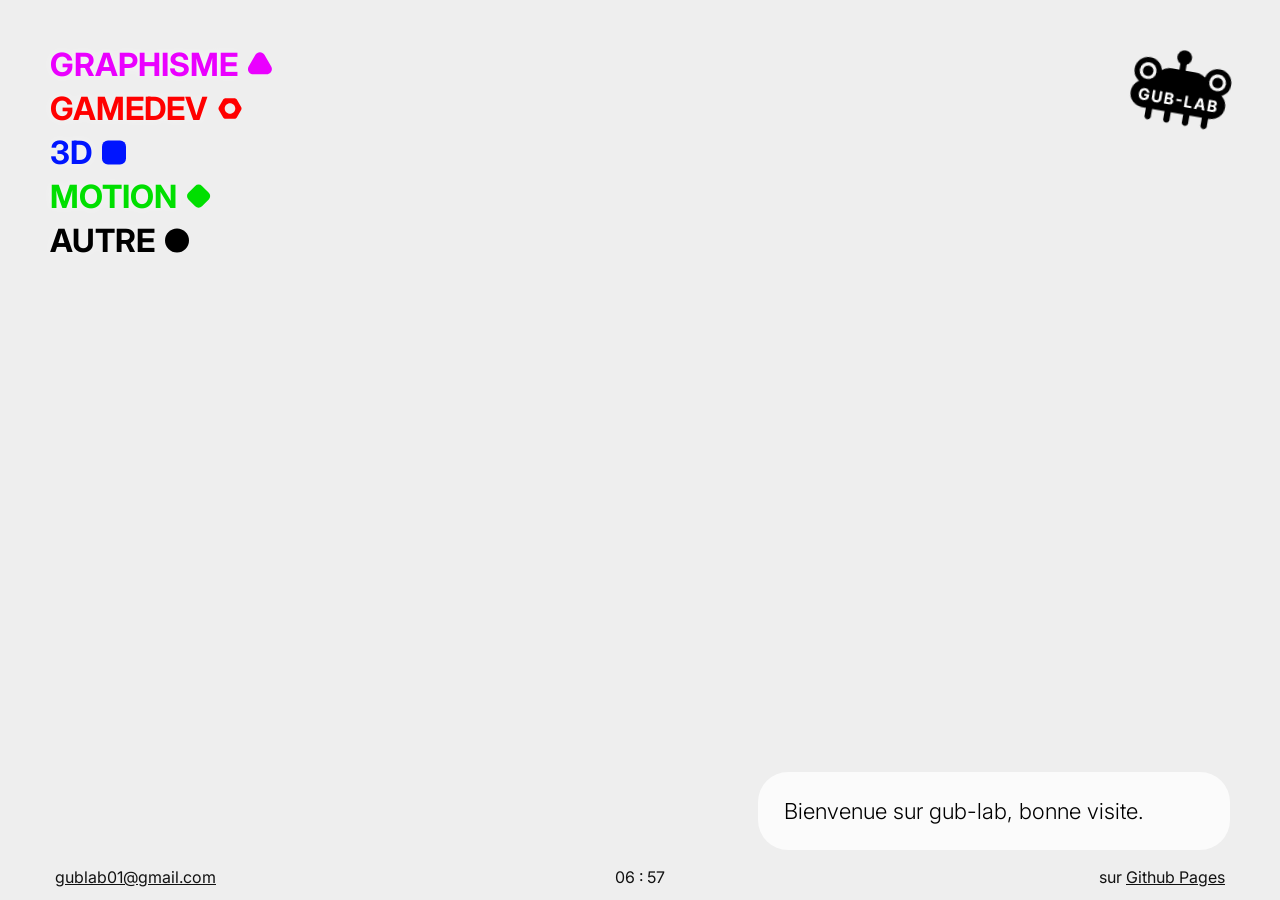
==== index.html @ 9d29d9ac "nouveau layout et contenu" ====
<!DOCTYPE html>
<html lang="fr">

<head>
  <meta charset="UTF-8">
  <meta name="viewport" content="width=device-width, initial-scale=1.0">
  <title>GUB-LAB</title>
  <link rel="stylesheet" href="style.css">
  <link rel="icon" type="image/png" href="images/icons/gub.svg">

  <link rel="preconnect" href="https://fonts.googleapis.com">
  <link rel="preconnect" href="https://fonts.gstatic.com" crossorigin>
  <link href="https://fonts.googleapis.com/css2?family=Inter:wght@300;700&display=swap" rel="stylesheet">

  <meta name="description"
    content="GUB-LAB est un portfolio présentant une sélection de travaux visuels, expérimentations et projets personnels.">

  <script src="grab.js" defer></script>
  <script src="heure.js" defer></script>
</head>

<body>
  <header>
    <img id="logo" class="tournable" src="images/icons/logo transparent.svg" alt="Accueil" width="67">
    <nav class="liste">
      <ul>

        <li class="violet anim-texte"><a href="graphisme.html">GRAPHISME</a><img class="tournable"
            src="images/icons/icon graphisme.svg" alt="icon graphisme">
        </li>



        <li class="rouge anim-texte"><a href="gamedev.html">GAMEDEV</a><img class="tournable"
            src="images/icons/icon gamedev.svg" alt="icon gamedev">
        </li>


        <li class="bleu anim-texte"><a href="3d.html">3D</a><img class="tournable" src="images/icons/icon 3d.svg"
            alt="icon 3d">
        </li>

        <li class="vert anim-texte"><a href="motion.html">MOTION</a><img class="tournable" src="images/icons/icon motion.svg"
            alt="icon motion">
        </li>


        <li class="noir anim-texte"><a href="autre.html" target="_blank">AUTRE</a><img class="tournable"
            src="images/icons/icon autre.svg" alt="icon autre">
        </li>
      </ul>
    </nav>
  </header>
  <main>
    <div class="home">
      <img src="" alt=""
        onclick="document.getElementById('desc').textContent = 'Bravo'" fetchpriority="high">


    </div>

    <div class="boite-desc" contenteditable="true" spellcheck="false">
      <p id="desc">
        Bienvenue sur gub-lab, bonne visite.
      </p>

    </div>
  </main>
  <footer>

    <div class="contact">
      <span><a href="mailto:gublab01@gmail.com">gublab01@gmail.com</a></span>
    </div>

    <div id="heure">
      <span id="heures">00</span>
      <span class="points">:</span>
      <span id="minutes">00</span>
    </div>

    <div class="info">
      <span>sur <a href="https://github.com/gub-lab/portfolio">Github Pages</a></span>
    </div>

  </footer>

</body>

</html>
---- style.css ----
a {
  color: inherit;
  text-decoration: none;

}

body {
  margin: 0;
  padding: 0;
  font-family: "Inter", sans-serif;
  cursor: crosshair;
  background-color: #eeeeee;
}

#logo {
  position: fixed;
  cursor: grab;
  right: 50px;
  top: 50px;
  rotate: 10deg;
  width: 100px;

  animation: rotation 10s linear infinite;
  z-index: 100;
}

@keyframes rotation {
  from {
    rotate: 0deg;
  }

  to {
    rotate: 360deg;
  }
}

#logo:active {
  cursor: grabbing;
}

.galerie {
  columns: 3;
  column-gap: 10px;
  margin: 10px;
  
  
}

.home img{
  width: 100%;
}

.galerie img {
  border-radius: 10px;
  margin-bottom: 10px;
  width: 100%;
  display: block;
  
  
}

.galerie video {
  margin-bottom: 10px;
  border-radius: 10px;
  width: 100%;
  display: block;
}


.boite-desc {
  position: fixed;
  bottom: 50px;
  right: 50px;

  width: 420px;

  padding: 26px;
  border-radius: 30px;

  background-color: #ffffffbe;

  outline: none;
  overflow-wrap: break-word;

  font-weight: 300;

  cursor: text;
  z-index: 100;
}



.boite-desc p {
  font-size: 22px;

  margin: 0;
  padding: 0;
}



.liste {
  list-style: none;
  position: fixed;

  top: 40px;
  left: 50px;

  font-size: 32px;
  font-weight: 700;
  z-index: 100;
}

.liste ul {
  padding: 0;
  margin: 0;
}

.liste li {
  display: flex;
  gap: 10px;
  padding-top: 5px;
  text-shadow: 0px 0px 10px rgba(255, 255, 255, 0.5);
}

li img {
  width: 24px;
}

.anim-texte {
  transition: transform 0.2s ease-in-out;
}

.anim-texte:hover {
  transform: translateX(10px);
}

.violet {
  color: #EA00FF;
}

.rouge {
  color: #FF0000;
}

.bleu {
  color: #0015FF;
}

.noir {
  color: #000000;
}

.vert {
  color: #00df00;
}

footer {
  color: white;
  font-size: 16px;
  mix-blend-mode: difference;
}

footer a {
  cursor: help;
}

.contact {
  position: fixed;
  left: 55px;
  bottom: 13px;
  text-decoration: underline;
}

.info {
  position: fixed;
  right: 55px;
  bottom: 13px;
}

.info a {
  text-decoration: underline;
}

.tournable {
  animation: tourner 2s linear infinite;
  animation-play-state: paused;
  transform-origin: center;
}

.anim-texte:hover .tournable {
  animation-play-state: running;
}

@keyframes tourner {

  from {
    transform: rotate(0deg);
  }

  to {
    transform: rotate(360deg);
  }
}

@media screen and (max-width: 768px) {

  #logo {
    width: 70px;
  }

  .boite-desc {
    width: 230px;
    right: 20px;
    padding: 18px;
    padding-right: 0px;
  }

  .liste {
    font-size: 20px;
    left: 20px;
    top: 20px;
  }

  li img {
    width: 18px;
  }

  footer {
    font-size: 10px;
  }

  .contact {
    left: 20px;
  }

  .info {
    right: 20px;
  }

  .boite-desc p {
    font-size: 14px;
  }

  .galerie{
    columns: 1;
  }
}

#heure {
  position: fixed;
  bottom: 13px;
  left: 50%;
  transform: translateX(-50%);
}

.points {
  animation: clignoter 1s infinite;
}

@keyframes clignoter {

  0%,
  50% {
    opacity: 1;
  }

  51%,
  100% {
    opacity: 0;
  }
}
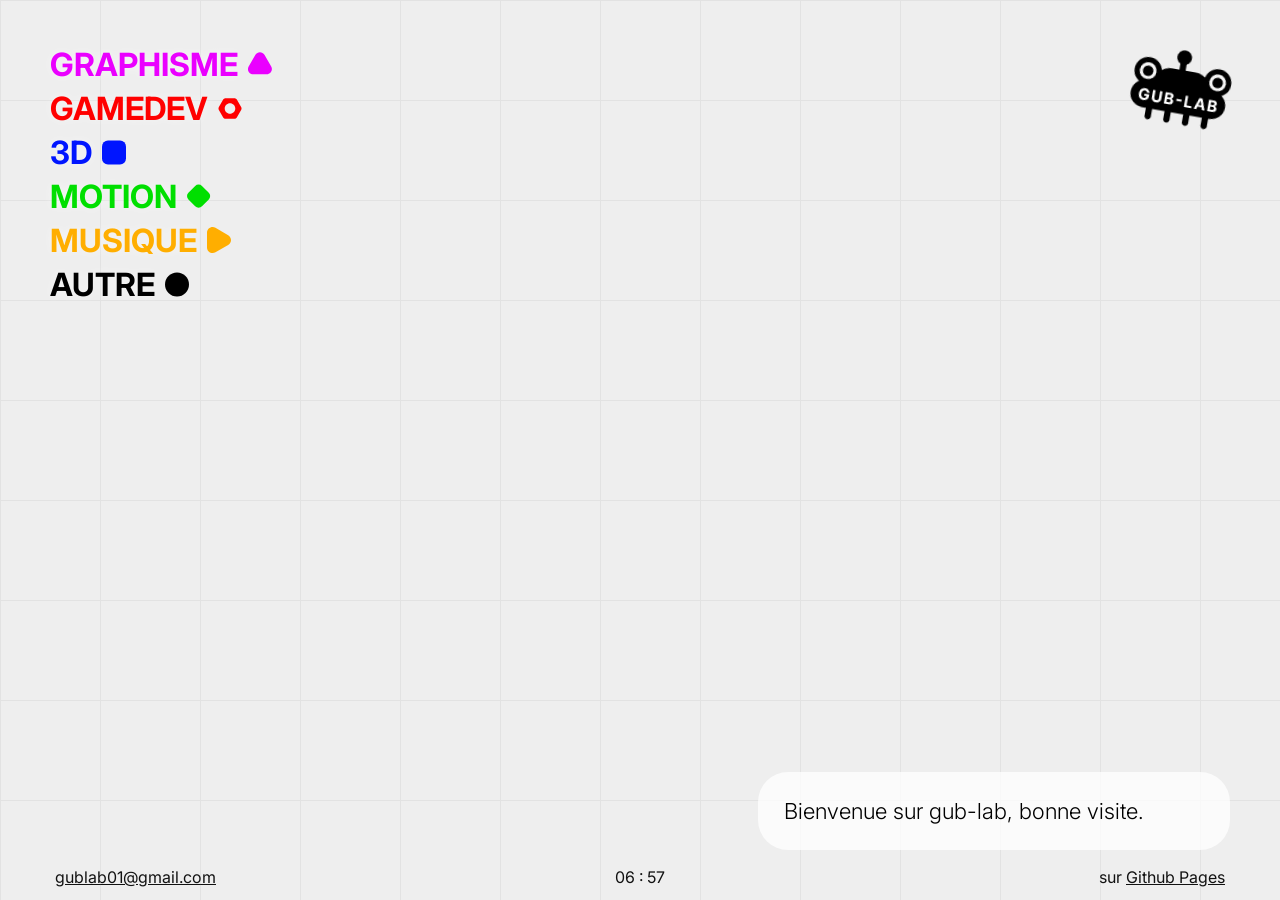
==== commit fbd37c08: "nouveau layout et contenu" ====
--- a/index.html
+++ b/index.html
@@ -29,12 +29,9 @@
             src="images/icons/icon graphisme.svg" alt="icon graphisme">
         </li>
 
-
-
         <li class="rouge anim-texte"><a href="gamedev.html">GAMEDEV</a><img class="tournable"
             src="images/icons/icon gamedev.svg" alt="icon gamedev">
         </li>
-
 
         <li class="bleu anim-texte"><a href="3d.html">3D</a><img class="tournable" src="images/icons/icon 3d.svg"
             alt="icon 3d">
@@ -44,8 +41,11 @@
             alt="icon motion">
         </li>
 
+        <li class="orange anim-texte"><a href="motion.html">MUSIQUE</a><img class="tournable" src="images/icons/icon musique.svg"
+            alt="icon musique">
+        </li>
 
-        <li class="noir anim-texte"><a href="autre.html" target="_blank">AUTRE</a><img class="tournable"
+        <li class="noir anim-texte"><a href="autre.html">AUTRE</a><img class="tournable"
             src="images/icons/icon autre.svg" alt="icon autre">
         </li>
       </ul>
--- a/style.css
+++ b/style.css
@@ -12,6 +12,16 @@
   background-color: #eeeeee;
 }
 
+body {
+  background-image:
+    linear-gradient(#e2e2e2 1px, transparent 1px),
+    linear-gradient(90deg, #e2e2e2 1px, transparent 1px);
+  background-size: 100px 100px;
+
+  background-attachment: fixed;
+}
+
+
 #logo {
   position: fixed;
   cursor: grab;
@@ -155,6 +165,10 @@
   color: #00df00;
 }
 
+.orange {
+  color: #ffae00;
+}
+
 footer {
   color: white;
   font-size: 16px;
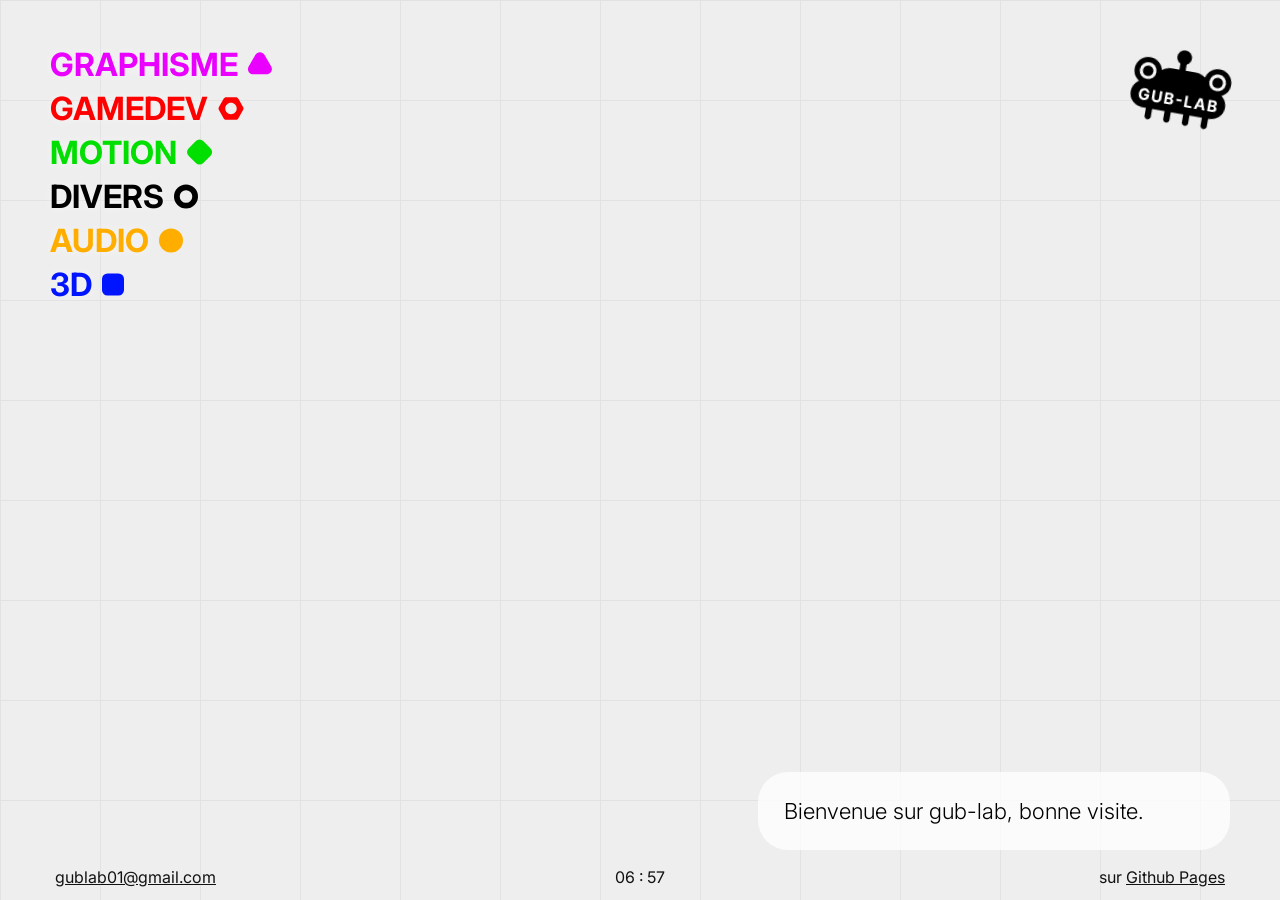
==== commit 280d79f0: "nouveau layout et contenu" ====
--- a/index.html
+++ b/index.html
@@ -29,35 +29,29 @@
             src="images/icons/icon graphisme.svg" alt="icon graphisme">
         </li>
 
-        <li class="rouge anim-texte"><a href="gamedev.html">GAMEDEV</a><img class="tournable"
+        <li class="rouge anim-texte" onclick="document.getElementById('desc').textContent = 'En construction ⛏️'">GAMEDEV<img class="tournable"
             src="images/icons/icon gamedev.svg" alt="icon gamedev">
+        </li>
+
+        <li class="vert anim-texte"><a href="motion.html">MOTION</a><img class="tournable"
+            src="images/icons/icon motion.svg" alt="icon motion">
+        </li>
+
+        <li class="noir anim-texte" onclick="document.getElementById('desc').textContent = 'En construction 🚧'">DIVERS<img class="tournable"
+            src="images/icons/icon divers.svg" alt="icon divers">
+        </li>
+
+        <li class="orange anim-texte" onclick="document.getElementById('desc').textContent = 'En construction 🔨'">AUDIO<img class="tournable"
+            src="images/icons/icon audio.svg" alt="icon audio" >
         </li>
 
         <li class="bleu anim-texte"><a href="3d.html">3D</a><img class="tournable" src="images/icons/icon 3d.svg"
             alt="icon 3d">
         </li>
-
-        <li class="vert anim-texte"><a href="motion.html">MOTION</a><img class="tournable" src="images/icons/icon motion.svg"
-            alt="icon motion">
-        </li>
-
-        <li class="orange anim-texte"><a href="motion.html">MUSIQUE</a><img class="tournable" src="images/icons/icon musique.svg"
-            alt="icon musique">
-        </li>
-
-        <li class="noir anim-texte"><a href="autre.html">AUTRE</a><img class="tournable"
-            src="images/icons/icon autre.svg" alt="icon autre">
-        </li>
       </ul>
     </nav>
   </header>
   <main>
-    <div class="home">
-      <img src="" alt=""
-        onclick="document.getElementById('desc').textContent = 'Bravo'" fetchpriority="high">
-
-
-    </div>
 
     <div class="boite-desc" contenteditable="true" spellcheck="false">
       <p id="desc">
--- a/style.css
+++ b/style.css
@@ -152,10 +152,12 @@
 .rouge {
   color: #FF0000;
 }
+.rouge img{width: 26px;}
 
 .bleu {
   color: #0015FF;
 }
+.bleu img{width: 22px;}
 
 .noir {
   color: #000000;
@@ -164,10 +166,12 @@
 .vert {
   color: #00df00;
 }
+.vert img{width: 26px;}
 
 .orange {
   color: #ffae00;
 }
+.orange img{width: 24px;}
 
 footer {
   color: white;
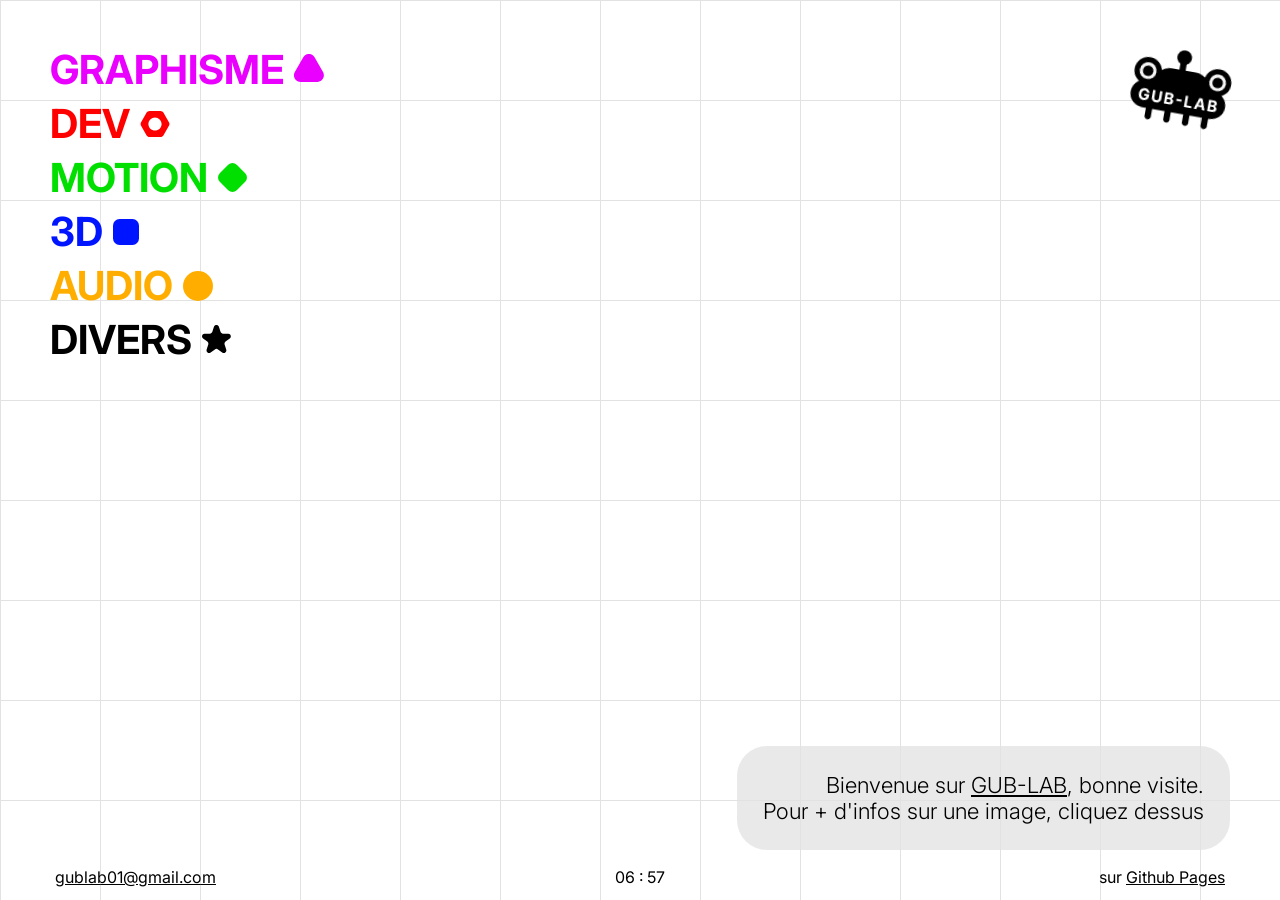
==== commit 660548ac: "ajustement mobile" ====
--- a/index.html
+++ b/index.html
@@ -29,24 +29,24 @@
             src="images/icons/icon graphisme.svg" alt="icon graphisme">
         </li>
 
-        <li class="rouge anim-texte" onclick="document.getElementById('desc').textContent = 'En construction ⛏️'">GAMEDEV<img class="tournable"
-            src="images/icons/icon gamedev.svg" alt="icon gamedev">
+        <li class="rouge anim-texte">
+          <a href="dev.html">DEV</a><img class="tournable" src="images/icons/icon dev.svg" alt="icon gamedev">
         </li>
 
         <li class="vert anim-texte"><a href="motion.html">MOTION</a><img class="tournable"
             src="images/icons/icon motion.svg" alt="icon motion">
         </li>
 
-        <li class="noir anim-texte" onclick="document.getElementById('desc').textContent = 'En construction 🚧'">DIVERS<img class="tournable"
-            src="images/icons/icon divers.svg" alt="icon divers">
+        <li class="bleu anim-texte"><a href="3d.html">3D</a><img class="tournable" src="images/icons/icon 3d.svg"
+            alt="icon 3d">
         </li>
 
-        <li class="orange anim-texte" onclick="document.getElementById('desc').textContent = 'En construction 🔨'">AUDIO<img class="tournable"
-            src="images/icons/icon audio.svg" alt="icon audio" >
+        <li class="orange anim-texte">
+          <a href="audio.html">AUDIO</a><img class="tournable" src="images/icons/icon audio.svg" alt="icon audio">
         </li>
 
-        <li class="bleu anim-texte"><a href="3d.html">3D</a><img class="tournable" src="images/icons/icon 3d.svg"
-            alt="icon 3d">
+        <li class="noir anim-texte">
+          <a href="divers.html">DIVERS</a><img class="tournable" src="images/icons/icon divers.svg" alt="icon divers">
         </li>
       </ul>
     </nav>
@@ -55,7 +55,8 @@
 
     <div class="boite-desc" contenteditable="true" spellcheck="false">
       <p id="desc">
-        Bienvenue sur gub-lab, bonne visite.
+        Bienvenue sur <u>GUB-LAB</u>, bonne visite.<br>
+        Pour + d'infos sur une image, cliquez dessus
       </p>
 
     </div>
--- a/style.css
+++ b/style.css
@@ -7,18 +7,17 @@
 body {
   margin: 0;
   padding: 0;
+
   font-family: "Inter", sans-serif;
+
   cursor: crosshair;
-  background-color: #eeeeee;
-}
-
-body {
+
+  background-color: #ffffff;
   background-image:
     linear-gradient(#e2e2e2 1px, transparent 1px),
     linear-gradient(90deg, #e2e2e2 1px, transparent 1px);
   background-size: 100px 100px;
 
-  background-attachment: fixed;
 }
 
 
@@ -52,11 +51,11 @@
   columns: 3;
   column-gap: 10px;
   margin: 10px;
-  
-  
-}
-
-.home img{
+
+
+}
+
+.home img {
   width: 100%;
 }
 
@@ -65,8 +64,8 @@
   margin-bottom: 10px;
   width: 100%;
   display: block;
-  
-  
+
+
 }
 
 .galerie video {
@@ -76,30 +75,29 @@
   display: block;
 }
 
-
 .boite-desc {
   position: fixed;
   bottom: 50px;
   right: 50px;
 
-  width: 420px;
+  max-width: 600px;
 
   padding: 26px;
   border-radius: 30px;
 
-  background-color: #ffffffbe;
+  background-color: #e2e2e2be;
 
   outline: none;
   overflow-wrap: break-word;
+  width: fit-content;
 
   font-weight: 300;
+  text-align: right;
 
   cursor: text;
   z-index: 100;
 }
 
-
-
 .boite-desc p {
   font-size: 22px;
 
@@ -107,8 +105,6 @@
   padding: 0;
 }
 
-
-
 .liste {
   list-style: none;
   position: fixed;
@@ -116,7 +112,7 @@
   top: 40px;
   left: 50px;
 
-  font-size: 32px;
+  font-size: 40px;
   font-weight: 700;
   z-index: 100;
 }
@@ -131,10 +127,11 @@
   gap: 10px;
   padding-top: 5px;
   text-shadow: 0px 0px 10px rgba(255, 255, 255, 0.5);
+  align-items: center;
 }
 
 li img {
-  width: 24px;
+  width: 30px;
 }
 
 .anim-texte {
@@ -152,12 +149,12 @@
 .rouge {
   color: #FF0000;
 }
-.rouge img{width: 26px;}
 
 .bleu {
   color: #0015FF;
 }
-.bleu img{width: 22px;}
+
+.bleu img { width: 26px;}
 
 .noir {
   color: #000000;
@@ -166,12 +163,11 @@
 .vert {
   color: #00df00;
 }
-.vert img{width: 26px;}
 
 .orange {
   color: #ffae00;
 }
-.orange img{width: 24px;}
+
 
 footer {
   color: white;
@@ -228,20 +224,31 @@
   }
 
   .boite-desc {
-    width: 230px;
+    max-width: 250px;
     right: 20px;
     padding: 18px;
-    padding-right: 0px;
   }
 
   .liste {
-    font-size: 20px;
+    font-size: 22px;
     left: 20px;
     top: 20px;
   }
 
   li img {
+    height: 20px;
+  }
+
+  .orange img {
     width: 18px;
+  }
+
+  .noir img {
+    width: 20px;
+  }
+
+  .bleu img {
+    width: 16px;
   }
 
   footer {
@@ -260,7 +267,7 @@
     font-size: 14px;
   }
 
-  .galerie{
+  .galerie {
     columns: 1;
   }
 }
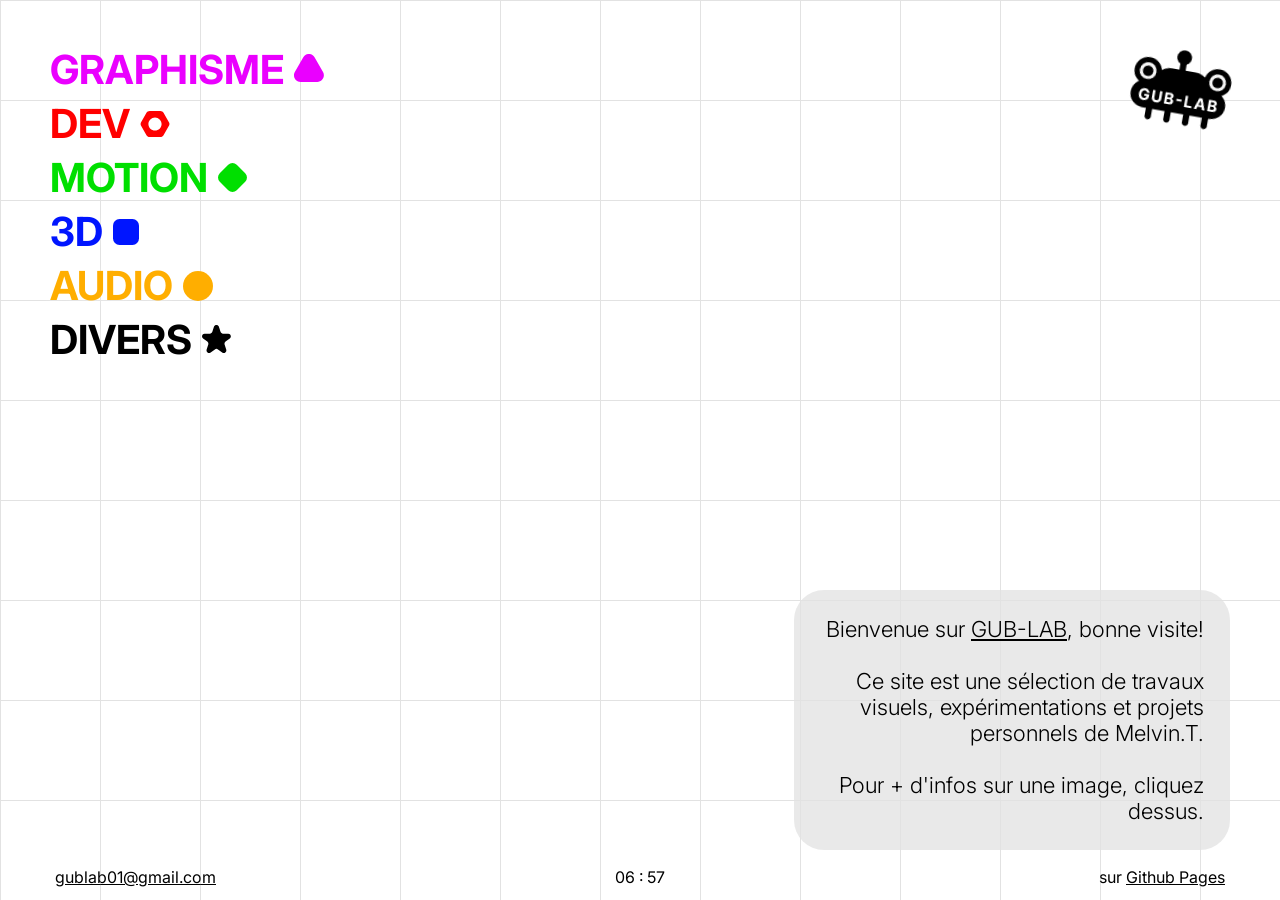
==== commit d5366f90: "correction d'erreurs" ====
--- a/index.html
+++ b/index.html
@@ -55,8 +55,9 @@
 
     <div class="boite-desc" contenteditable="true" spellcheck="false">
       <p id="desc">
-        Bienvenue sur <u>GUB-LAB</u>, bonne visite.<br>
-        Pour + d'infos sur une image, cliquez dessus
+        Bienvenue sur <u>GUB-LAB</u>, bonne visite!<br><br>
+        Ce site est une sélection de travaux visuels, expérimentations et projets personnels de Melvin.T.<br><br>
+        Pour + d'infos sur une image, cliquez dessus.
       </p>
 
     </div>
--- a/style.css
+++ b/style.css
@@ -51,7 +51,10 @@
   columns: 3;
   column-gap: 10px;
   margin: 10px;
-
+  
+}
+
+.lien {
 
 }
 
@@ -62,15 +65,21 @@
 .galerie img {
   border-radius: 10px;
   margin-bottom: 10px;
+
+  border-style:dashed;
+  border-width: 1px;
+
   width: 100%;
   display: block;
-
-
 }
 
 .galerie video {
   margin-bottom: 10px;
   border-radius: 10px;
+
+  border-style:dashed;
+  border-width: 1px;
+
   width: 100%;
   display: block;
 }
@@ -80,22 +89,18 @@
   bottom: 50px;
   right: 50px;
 
-  max-width: 600px;
+  max-width: 30%;
 
   padding: 26px;
   border-radius: 30px;
 
   background-color: #e2e2e2be;
-
   outline: none;
-  overflow-wrap: break-word;
-  width: fit-content;
 
   font-weight: 300;
   text-align: right;
 
   cursor: text;
-  z-index: 100;
 }
 
 .boite-desc p {
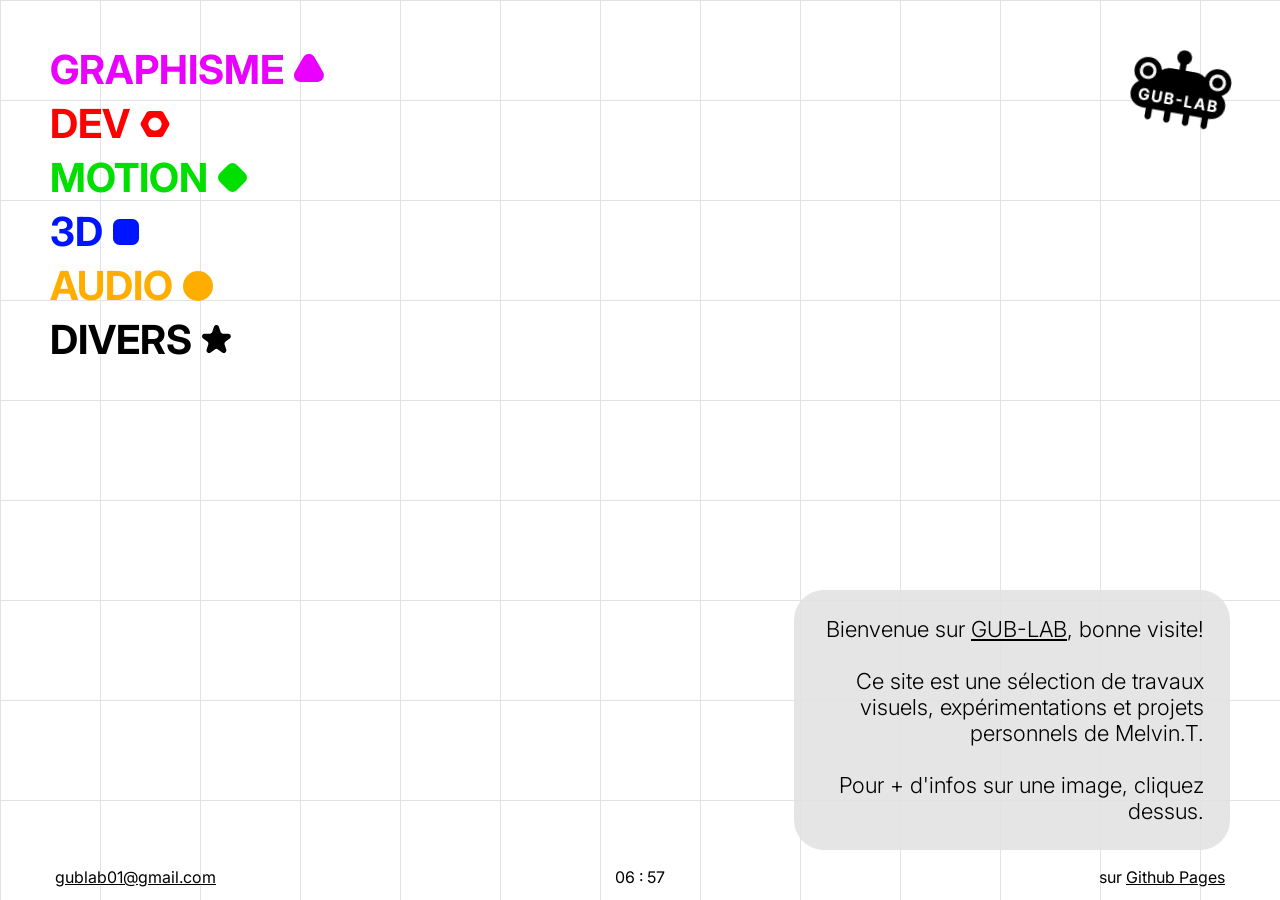
==== commit a39aefb9: "modification du fonctionnement" ====
--- a/index.html
+++ b/index.html
@@ -63,7 +63,6 @@
     </div>
   </main>
   <footer>
-
     <div class="contact">
       <span><a href="mailto:gublab01@gmail.com">gublab01@gmail.com</a></span>
     </div>
--- a/style.css
+++ b/style.css
@@ -47,34 +47,27 @@
   cursor: grabbing;
 }
 
+main {
+  margin: 10px;
+}
+
 .galerie {
   columns: 3;
   column-gap: 10px;
-  margin: 10px;
-  
-}
-
-.lien {
-
-}
-
-.home img {
-  width: 100%;
 }
 
 .galerie img {
   border-radius: 10px;
-  margin-bottom: 10px;
 
   border-style:dashed;
   border-width: 1px;
 
   width: 100%;
   display: block;
+  margin-bottom: 10px;
 }
 
 .galerie video {
-  margin-bottom: 10px;
   border-radius: 10px;
 
   border-style:dashed;
@@ -82,7 +75,55 @@
 
   width: 100%;
   display: block;
-}
+  margin-bottom: 10px;
+}
+
+.img-wide img{
+  max-width: 100%;
+  height: auto;
+
+  border-radius: 10px;
+  border-style:dashed;
+  border-width: 1px;
+  margin-bottom: 10px;
+}
+
+.galerie img:hover{border-style: solid;}
+
+.galerie video:hover{border-style: solid;}
+
+.img-wide img:hover{border-style: solid;}
+
+.galerie2 {
+  columns: 2;
+  column-gap: 10px;
+}
+
+.galerie2 img {
+  border-radius: 10px;
+
+  border-style:dashed;
+  border-width: 1px;
+
+  width: 100%;
+  display: block;
+  margin-bottom: 10px;
+}
+
+.galerie2 video {
+  border-radius: 10px;
+
+  border-style:dashed;
+  border-width: 1px;
+
+  width: 100%;
+  display: block;
+  margin-bottom: 10px;
+}
+
+.galerie2 img:hover{border-style: solid;}
+
+.galerie2 video:hover{border-style: solid;}
 
 .boite-desc {
   position: fixed;
@@ -94,7 +135,7 @@
   padding: 26px;
   border-radius: 30px;
 
-  background-color: #e2e2e2be;
+  background-color: #e2e2e2e1;
   outline: none;
 
   font-weight: 300;
@@ -184,6 +225,10 @@
   cursor: help;
 }
 
+.espace {
+  margin: 200px;
+} 
+
 .contact {
   position: fixed;
   left: 55px;
@@ -207,6 +252,8 @@
   transform-origin: center;
 }
 
+
+
 .anim-texte:hover .tournable {
   animation-play-state: running;
 }
